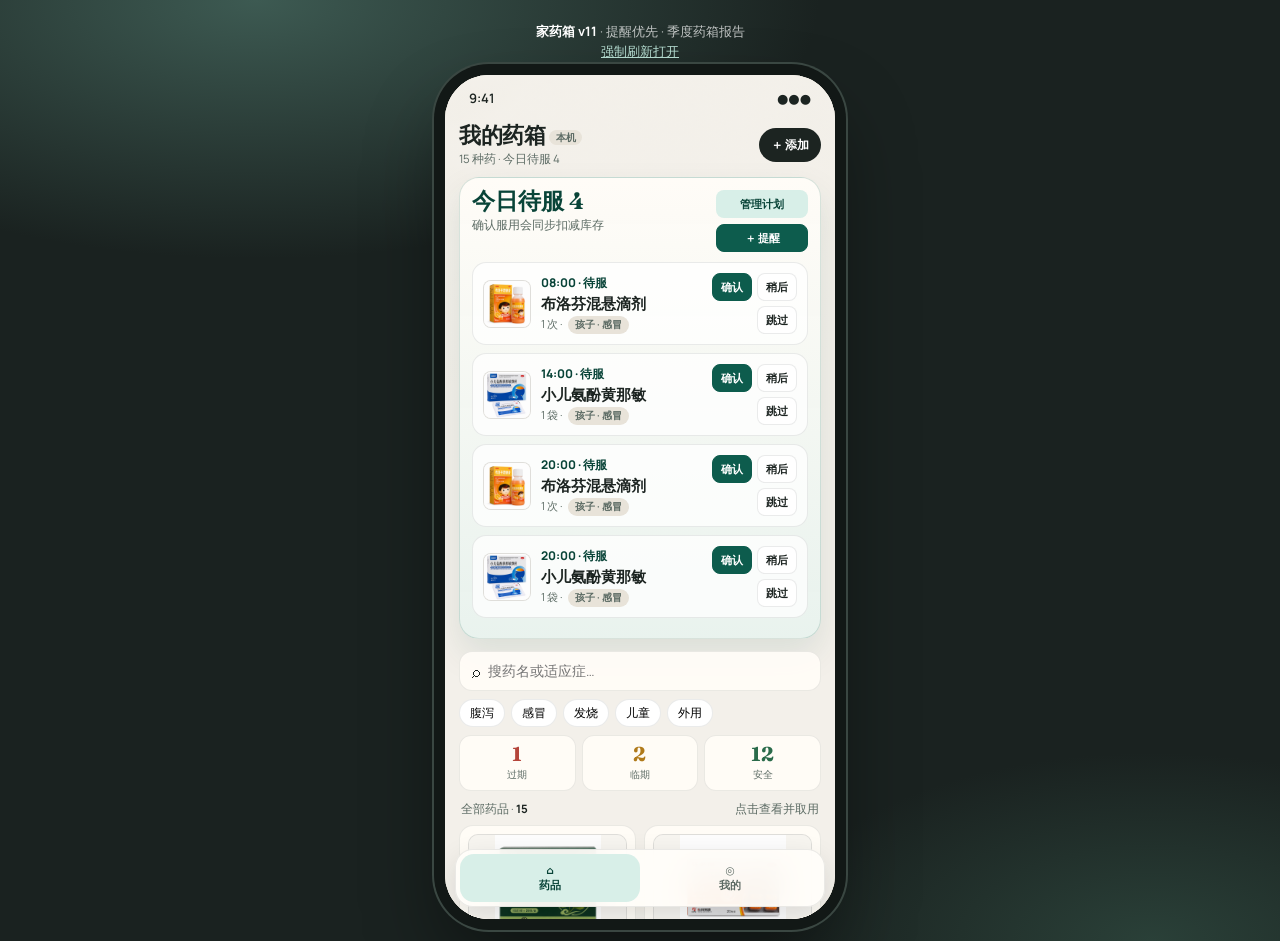
==== index.html @ d5763f90 "Deploy 家药箱 v11 prototype for mobile preview" ====
<!DOCTYPE html>
<html lang="zh-CN">
<head>
  <meta charset="UTF-8" />
  <meta name="viewport" content="width=device-width, initial-scale=1, maximum-scale=1, user-scalable=no" />
  <title>家药箱 v11 · 提醒优先 · 季度药箱报告</title>
  <link rel="preconnect" href="https://fonts.googleapis.com" />
  <link rel="preconnect" href="https://fonts.gstatic.com" crossorigin />
  <link href="https://fonts.googleapis.com/css2?family=Fraunces:opsz,wght@9..144,560;9..144,700&family=Manrope:wght@400;500;600;700&display=swap" rel="stylesheet" />
  <style>
    :root {
      --ink: #1c2421; --ink-soft: #5c6b64; --paper: #f3f0ea;
      --card: rgba(255,252,247,.95); --line: rgba(28,36,33,.09);
      --teal: #0d5c4d; --teal-deep: #094438; --mint: #d8efe8;
      --coral: #b5453a; --amber: #b07a1a; --ok: #2a6b4a;
      --phone-w: 390px; --phone-h: 844px;
    }
    * { box-sizing: border-box; margin: 0; padding: 0; }
    body {
      min-height: 100vh; display: flex; flex-direction: column;
      align-items: center; justify-content: center; gap: 14px; padding: 22px 12px;
      font-family: "Manrope", system-ui, sans-serif; color: var(--ink);
      background:
        radial-gradient(ellipse 80% 50% at 20% 0%, #3d5a52 0%, transparent 55%),
        radial-gradient(ellipse 60% 40% at 90% 100%, #2a4038 0%, transparent 50%), #1a2220;
    }
    .hint { color: rgba(255,255,255,.72); font-size: 13px; text-align: center; max-width: 400px; line-height: 1.5; }
    .hint strong { color: #fff; } .hint a { color: #b8e0d4; }
    .phone {
      width: var(--phone-w); height: var(--phone-h); border-radius: 44px; overflow: hidden; position: relative;
      background: var(--paper);
      box-shadow: 0 0 0 11px #121816, 0 0 0 13px #3a4742, 0 40px 80px rgba(0,0,0,.45);
    }
    .screen {
      display: none; flex-direction: column; height: 100%; position: absolute; inset: 0;
      background: linear-gradient(180deg, rgba(243,240,234,.94) 0%, #f3f0ea 55%), url("./atmosphere.png") center top / cover no-repeat;
    }
    .screen.active { display: flex; animation: fadeUp .28s ease both; }
    @keyframes fadeUp { from { opacity: 0; transform: translateY(6px); } to { opacity: 1; transform: none; } }
    .status-bar { height: 46px; padding: 14px 24px 0; display: flex; justify-content: space-between; font-size: 13px; font-weight: 600; flex-shrink: 0; }
    .content { flex: 1; overflow-y: auto; padding: 2px 14px 96px; -webkit-overflow-scrolling: touch; }
    .content.no-tab { padding-bottom: 26px; }
    .brand { font-family: "Fraunces", Georgia, serif; font-weight: 700; letter-spacing: -.02em; }
    .nav-title { font-size: 16px; font-weight: 650; text-align: center; padding: 0 40px 10px; position: relative; }
    .back {
      position: absolute; left: 0; top: -2px; border: 1px solid var(--line); background: var(--card);
      width: 34px; height: 34px; border-radius: 11px; color: var(--teal); cursor: pointer; font-size: 18px; font-family: inherit;
    }
    .btn {
      display: flex; align-items: center; justify-content: center; width: 100%; min-height: 48px; border-radius: 14px;
      font-size: 14.5px; font-weight: 650; font-family: inherit; cursor: pointer; border: none; margin-bottom: 9px; padding: 0 12px;
    }
    .btn-primary { background: linear-gradient(180deg, #12705e, var(--teal-deep)); color: #fff; }
    .btn-secondary { background: #fff; color: var(--teal); border: 1.5px solid rgba(13,92,77,.25); }
    .btn-ghost { background: none; color: var(--ink-soft); height: auto; min-height: 34px; font-weight: 500; font-size: 13.5px; }
    .btn-danger { background: #f8ebe9; color: var(--coral); }
    .home-top { display: flex; align-items: center; justify-content: space-between; gap: 10px; margin-bottom: 10px; }
    .home-top h2 { font-size: 22px; line-height: 1.15; }
    .home-sub { font-size: 11.5px; color: var(--ink-soft); margin-top: 3px; }
    .badge { display: inline-flex; font-size: 10px; font-weight: 700; padding: 2px 7px; border-radius: 999px; background: var(--mint); color: var(--teal-deep); margin-left: 4px; vertical-align: middle; }
    .badge.local { background: #e8e3d9; color: var(--ink-soft); }
    .chip-btn { border: 0; background: var(--ink); color: #fff; font-size: 12px; font-weight: 650; font-family: inherit; padding: 8px 12px; border-radius: 999px; cursor: pointer; }
    .chip-row { display: flex; gap: 7px; }
    .chip-row .chip-btn { white-space: nowrap; }
    .panel { background: var(--card); border: 1px solid var(--line); border-radius: 16px; padding: 12px 14px; margin-bottom: 10px; }
    .section-title { font-size: 11px; font-weight: 750; letter-spacing: .05em; text-transform: uppercase; color: var(--ink-soft); margin: 4px 0 7px; }
    .today-panel {
      background: linear-gradient(180deg, rgba(255,252,247,.98), rgba(232,242,237,.96));
      border: 1px solid rgba(13,92,77,.16); border-radius: 20px; padding: 12px; margin-bottom: 12px;
      box-shadow: 0 16px 35px rgba(13,68,56,.10);
    }
    .today-head { display: flex; justify-content: space-between; align-items: flex-start; gap: 8px; margin-bottom: 10px; }
    .today-head h3 { font-family: "Fraunces", serif; font-size: 23px; color: var(--teal-deep); line-height: 1; }
    .today-head p { color: var(--ink-soft); font-size: 11.5px; margin-top: 4px; }
    .small-actions { display: flex; flex-direction: column; gap: 6px; min-width: 92px; }
    .small-actions .mini { background: #fff; }
    .dose-card {
      display: flex; gap: 10px; align-items: center; width: 100%;
      background: rgba(255,255,255,.74); border: 1px solid var(--line); border-radius: 14px;
      padding: 10px; margin-bottom: 8px; text-align: left; font-family: inherit; color: inherit;
    }
    .dose-pack { width: 48px; height: 48px; border-radius: 8px; overflow: hidden; flex-shrink: 0; background: #f3f1ec; border: 1px solid var(--line); }
    .dose-pack img { width: 100%; height: 100%; object-fit: contain; display: block; background: #f7f5f0; }
    .dose-body { flex: 1; min-width: 0; }
    .dose-time { font-size: 12px; font-weight: 750; color: var(--teal-deep); }
    .dose-name { font-family: "Fraunces", serif; font-size: 15px; font-weight: 700; margin-top: 2px; }
    .dose-meta { font-size: 11px; color: var(--ink-soft); margin-top: 2px; line-height: 1.35; }
    .dose-card.taken, .dose-card.skipped { opacity: .48; }
    .dose-actions { display: flex; gap: 5px; flex-shrink: 0; flex-wrap: wrap; justify-content: flex-end; max-width: 118px; }
    .mini { border: 1px solid var(--line); background: #fff; border-radius: 8px; padding: 5px 8px; font-size: 11px; font-weight: 650; font-family: inherit; cursor: pointer; color: inherit; }
    .mini.primary { background: var(--teal); color: #fff; border-color: var(--teal); }
    .mini.danger { color: var(--coral); background: #fbf1ef; }
    .mini.soft { background: var(--mint); color: var(--teal-deep); border-color: transparent; }
    .search {
      display: flex; align-items: center; gap: 8px; background: var(--card); border: 1px solid var(--line);
      border-radius: 13px; padding: 0 12px; height: 40px; margin-bottom: 8px;
    }
    .search input { border: 0; outline: none; flex: 1; font-size: 13.5px; font-family: inherit; background: transparent; }
    .tags { display: flex; gap: 6px; overflow-x: auto; margin-bottom: 8px; scrollbar-width: none; }
    .tags::-webkit-scrollbar { display: none; }
    .tag {
      flex-shrink: 0; background: #fff; border: 1px solid var(--line); border-radius: 999px;
      padding: 5px 10px; font-size: 11.5px; font-weight: 500; font-family: inherit; cursor: pointer;
    }
    .stats { display: grid; grid-template-columns: 1fr 1fr 1fr; gap: 6px; margin-bottom: 10px; }
    .stat { background: var(--card); border-radius: 12px; padding: 8px 4px; text-align: center; border: 1px solid var(--line); }
    .stat .n { font-family: "Fraunces", serif; font-size: 20px; font-weight: 700; line-height: 1; }
    .stat.expired .n { color: var(--coral); } .stat.soon .n { color: var(--amber); } .stat.ok .n { color: var(--ok); }
    .stat .l { font-size: 10px; color: var(--ink-soft); margin-top: 3px; }
    .sort-row { display: flex; justify-content: space-between; margin: 0 2px 8px; font-size: 11.5px; color: var(--ink-soft); }
    .sort-row strong { color: var(--ink); }
    .med-grid { display: grid; grid-template-columns: 1fr 1fr; gap: 8px; }
    .med-card {
      background: var(--card); border: 1px solid var(--line); border-radius: 14px;
      padding: 8px; cursor: pointer; text-align: left; font-family: inherit; color: inherit;
      display: flex; flex-direction: column; gap: 6px;
    }
    .pack {
      width: 100%; height: 108px; border-radius: 10px; overflow: hidden;
      background: #f3f1ec; border: 1px solid var(--line);
    }
    .pack img, .detail-pack img { width: 100%; height: 100%; object-fit: contain; object-position: center; display: block; background: #f7f5f0; }
    .med-card .name { font-family: "Fraunces", serif; font-size: 14px; font-weight: 700; line-height: 1.2; letter-spacing: -.02em; }
    .med-card .inds { font-size: 11px; font-weight: 650; color: var(--teal-deep); line-height: 1.35; }
    .med-card .exp-line {
      margin-top: auto; padding-top: 2px; font-size: 11px; font-weight: 700;
      display: flex; justify-content: space-between; align-items: baseline; gap: 4px;
    }
    .ok { color: var(--ok); } .soon { color: var(--amber); } .expired { color: var(--coral); }
    .med-card .qty { font-size: 11px; font-weight: 650; color: var(--ink-soft); }
    .detail-pack {
      width: 100%; height: 180px; border-radius: 14px; margin-bottom: 12px;
      overflow: hidden; background: #f3f1ec; border: 1px solid var(--line);
    }
    .tabbar {
      position: absolute; left: 10px; right: 10px; bottom: 12px; height: 58px;
      background: rgba(255,253,249,.95); backdrop-filter: blur(14px); border: 1px solid var(--line);
      border-radius: 18px; display: flex; padding: 4px; box-shadow: 0 10px 28px rgba(28,36,33,.12);
    }
    .tab {
      flex: 1; border: 0; background: transparent; border-radius: 14px; font-family: inherit;
      font-size: 10.5px; font-weight: 650; color: var(--ink-soft); cursor: pointer;
      display: flex; flex-direction: column; align-items: center; justify-content: center; gap: 1px;
    }
    .tab.active { background: var(--mint); color: var(--teal-deep); }
    .detail-hero { background: var(--card); border: 1px solid var(--line); border-radius: 18px; padding: 16px; margin-bottom: 10px; }
    .detail-hero .name { font-family: "Fraunces", serif; font-size: 24px; margin-bottom: 8px; }
    .tag-wrap { display: flex; flex-wrap: wrap; gap: 5px; margin-bottom: 10px; }
    .mini-tag { font-size: 11px; font-weight: 650; padding: 3px 8px; border-radius: 7px; background: #eef3f1; color: var(--ink-soft); }
    .mini-tag.crowd { background: #e7f0fb; color: #2a5f8f; }
    .mini-tag.route { background: var(--mint); color: var(--teal-deep); }
    .mini-tag.form { background: #f3eadc; color: #8a5a20; }
    .path-box { padding: 10px 12px; border-radius: 12px; background: #f0f5f2; font-size: 13px; font-weight: 650; color: var(--teal-deep); margin-bottom: 10px; }
    .path-box small { display: block; font-size: 11px; font-weight: 500; color: var(--ink-soft); margin-bottom: 2px; }
    .kv { display: grid; grid-template-columns: 64px 1fr; gap: 7px 8px; font-size: 13px; }
    .kv .k { color: var(--ink-soft); } .kv .v { font-weight: 650; }
    .take-panel { background: linear-gradient(180deg, #eef8f4, #e4f2ec); border: 1px solid rgba(13,92,77,.15); border-radius: 16px; padding: 12px; margin-bottom: 10px; }
    .take-panel h4 { font-size: 13px; font-weight: 750; color: var(--teal-deep); margin-bottom: 8px; }
    .take-row { display: flex; align-items: center; justify-content: space-between; margin: 8px 0; }
    .qty-ctrl { display: flex; align-items: center; gap: 8px; }
    .qty-btn { width: 30px; height: 30px; border-radius: 9px; border: 1px solid var(--line); background: #fff; font-size: 16px; font-family: inherit; cursor: pointer; }
    .qty-num { min-width: 22px; text-align: center; font-weight: 750; }
    .field-select, .field {
      width: 100%; min-height: 42px; border: 1px solid var(--line); border-radius: 11px; padding: 0 12px;
      font-size: 13.5px; font-family: inherit; background: #fff; margin-top: 6px; color: var(--ink);
    }
    .field { padding: 0 12px; }
    .disclaimer { font-size: 11.5px; color: var(--ink-soft); line-height: 1.45; margin-bottom: 10px; }
    .result {
      width: 100%; background: var(--card); border-radius: 14px; padding: 12px; margin-bottom: 7px; border: 1px solid var(--line);
      text-align: left; font-family: inherit; color: inherit; cursor: pointer;
    }
    .result-row { display: flex; gap: 12px; align-items: center; }
    .result-body { flex: 1; min-width: 0; }
    .pack-thumb { width: 64px !important; height: 64px !important; flex-shrink: 0; border-radius: 8px; }
    .result .r-name { font-family: "Fraunces", serif; font-size: 18px; font-weight: 700; }
    .result .r-inds { font-size: 12px; font-weight: 650; color: var(--teal-deep); margin-top: 4px; }
    .result .r-exp { font-size: 12px; font-weight: 700; margin-top: 4px; }
    .scan-frame {
      margin: 8px 0 12px; height: 200px; border-radius: 20px; background: linear-gradient(160deg, #1c2a26, #0f1614);
      position: relative; cursor: pointer; display: grid; place-items: center;
    }
    .scan-frame::before { content: ""; position: absolute; inset: 34px; border: 1.5px solid rgba(184,224,212,.45); border-radius: 12px; }
    .scan-frame p { color: #e8f5f1; font-size: 13.5px; text-align: center; z-index: 1; }
    .form-card { background: var(--card); border-radius: 16px; padding: 2px 12px; border: 1px solid var(--line); margin-bottom: 10px; }
    .form-row {
      display: flex; justify-content: space-between; align-items: center; padding: 11px 0;
      border-bottom: 1px solid var(--line); font-size: 13.5px; gap: 8px;
    }
    .form-row:last-child { border-bottom: 0; }
    .form-row .k { color: var(--ink-soft); } .form-row .v { font-weight: 650; text-align: right; }
    .unit-pills, .time-pills { display: flex; flex-wrap: wrap; gap: 6px; justify-content: flex-end; }
    .unit-pill, .time-pill { border: 1px solid var(--line); background: #fff; border-radius: 8px; padding: 6px 10px; font-size: 12px; font-family: inherit; cursor: pointer; }
    .unit-pill.on, .time-pill.on { background: var(--mint); border-color: rgba(13,92,77,.25); color: var(--teal-deep); font-weight: 700; }
    .menu-list { background: var(--card); border-radius: 16px; border: 1px solid var(--line); overflow: hidden; margin-bottom: 10px; }
    .menu-item {
      width: 100%; display: flex; justify-content: space-between; align-items: center; padding: 13px;
      border: 0; border-bottom: 1px solid var(--line); background: transparent; font-family: inherit;
      font-size: 13.5px; font-weight: 650; cursor: pointer; text-align: left; color: inherit;
    }
    .menu-item:last-child { border-bottom: 0; }
    .menu-item .sub { display: block; font-size: 11px; font-weight: 500; color: var(--ink-soft); margin-top: 2px; }
    .member { display: flex; align-items: center; gap: 10px; background: var(--card); border: 1px solid var(--line); border-radius: 13px; padding: 9px; margin-bottom: 6px; }
    .avatar { width: 38px; height: 38px; border-radius: 11px; background: var(--mint); color: var(--teal-deep); display: grid; place-items: center; font-weight: 750; font-family: "Fraunces", serif; }
    .member-info { flex: 1; } .member-info .n { font-weight: 750; font-size: 13.5px; } .member-info .d { font-size: 11px; color: var(--ink-soft); }
    .invite-code {
      text-align: center; font-family: "Fraunces", serif; font-size: 28px; font-weight: 700; letter-spacing: .16em;
      padding: 12px; background: linear-gradient(180deg, #fff, var(--mint)); border-radius: 14px;
      border: 1px dashed rgba(13,92,77,.35); margin: 4px 0 9px; color: var(--teal-deep);
    }
    label.field-label { display: block; font-size: 11px; font-weight: 750; color: var(--ink-soft); margin: 10px 0 5px; letter-spacing: .04em; text-transform: uppercase; }
    .empty-block { text-align: center; padding: 22px 8px 4px; }
    .empty-block .mark, .hero-login .mark { margin: 0 auto 10px; border-radius: 14px; background: var(--mint); display: grid; place-items: center; font-family: "Fraunces", serif; color: var(--teal-deep); }
    .empty-block .mark { width: 52px; height: 52px; font-size: 20px; }
    .empty-block h2, .hero-login h1 { font-family: "Fraunces", serif; margin-bottom: 5px; }
    .empty-block p, .hero-login p { color: var(--ink-soft); font-size: 13px; line-height: 1.45; margin-bottom: 16px; }
    .hero-login { text-align: center; padding: 24px 8px 16px; }
    .hero-login .mark { width: 58px; height: 58px; font-size: 22px; }
    .toast {
      position: absolute; left: 50%; bottom: 84px; transform: translateX(-50%) translateY(8px);
      background: var(--ink); color: #fff; padding: 9px 12px; border-radius: 11px; font-size: 12px;
      opacity: 0; pointer-events: none; transition: .25s ease; max-width: 88%; text-align: center; z-index: 40;
    }
    .toast.show { opacity: 1; transform: translateX(-50%) translateY(0); }
    .plan-card {
      background: var(--card); border: 1px solid var(--line); border-radius: 15px;
      padding: 12px; margin-bottom: 8px; font-size: 13px;
    }
    .plan-title { display: flex; align-items: center; gap: 8px; font-weight: 750; }
    .plan-title img { width: 38px; height: 38px; object-fit: contain; background: #f7f5f0; border: 1px solid var(--line); border-radius: 8px; }
    .plan-meta { color: var(--ink-soft); font-size: 12px; margin-top: 6px; line-height: 1.45; }
    .report-hero {
      background: linear-gradient(160deg, #0d5c4d, #16372f 58%, #efe7d8);
      color: #fff; border-radius: 24px; padding: 18px; margin-bottom: 10px; box-shadow: 0 18px 40px rgba(13,68,56,.22);
    }
    .report-hero .eyebrow { font-size: 11px; opacity: .74; font-weight: 750; letter-spacing: .08em; text-transform: uppercase; }
    .report-hero .big { font-family: "Fraunces", serif; font-size: 48px; font-weight: 700; line-height: .95; margin: 10px 0 4px; }
    .report-hero .big span { font-size: 20px; }
    .report-grid { display: grid; grid-template-columns: 1fr 1fr; gap: 8px; margin-bottom: 10px; }
    .report-card { background: var(--card); border: 1px solid var(--line); border-radius: 16px; padding: 12px; }
    .report-card .n { font-family: "Fraunces", serif; font-size: 30px; line-height: 1; font-weight: 700; }
    .report-card .l { font-size: 11.5px; color: var(--ink-soft); margin-top: 4px; line-height: 1.35; }
    .list-line { font-size: 12.5px; line-height: 1.55; color: var(--ink-soft); }
    .share-card {
      min-height: 620px; border-radius: 30px; padding: 24px 22px;
      background:
        radial-gradient(circle at 24% 8%, rgba(216,239,232,.8), transparent 34%),
        linear-gradient(180deg, #fffcf7 0%, #eef2ec 58%, #0d5c4d 100%);
      border: 1px solid rgba(13,92,77,.18); box-shadow: 0 24px 60px rgba(13,68,56,.22);
      display: flex; flex-direction: column; color: var(--ink);
    }
    .share-card .topline { font-size: 12px; font-weight: 750; color: var(--teal-deep); letter-spacing: .08em; text-transform: uppercase; }
    .share-card h1 { font-family: "Fraunces", serif; font-size: 36px; line-height: 1.04; margin: 16px 0 12px; letter-spacing: -.03em; }
    .share-number { font-family: "Fraunces", serif; font-size: 76px; color: var(--teal-deep); line-height: .9; }
    .share-pill { background: rgba(255,255,255,.75); border: 1px solid rgba(13,92,77,.14); border-radius: 18px; padding: 12px; margin-top: 10px; }
    .share-pill strong { font-family: "Fraunces", serif; font-size: 25px; color: var(--teal-deep); }
    .share-foot { margin-top: auto; color: rgba(255,255,255,.78); font-size: 12px; line-height: 1.45; }
  </style>
</head>
<body>
  <p class="hint">
    <strong>家药箱 v11</strong> · 提醒优先 · 季度药箱报告<br />
    <a href="http://localhost:8765/prototype/">强制刷新打开</a>
  </p>

  <div class="phone">
    <section class="screen active" id="p05">
      <div class="status-bar"><span>9:41</span><span>●●●</span></div>
      <div class="content">
        <div class="home-top">
          <div>
            <h2 class="brand" id="home-title">我的药箱<span class="badge local">本机</span></h2>
            <div class="home-sub" id="home-sub">提醒优先 · 包装照找药</div>
          </div>
          <button class="chip-btn" onclick="go('p06')">＋ 添加</button>
        </div>

        <section class="today-panel" id="today-doses">
          <div class="today-head">
            <div>
              <h3 id="today-title">今日待服 0</h3>
              <p>确认服用会同步扣减库存</p>
            </div>
            <div class="small-actions">
              <button class="mini soft" onclick="go('p18')">管理计划</button>
              <button class="mini primary" onclick="go('p19')">＋ 提醒</button>
            </div>
          </div>
          <div id="today-dose-list"></div>
        </section>

        <div class="search">
          <span>⌕</span>
          <input id="search-input" placeholder="搜药名或适应症…" onkeydown="if(event.key==='Enter')searchMed()" />
        </div>
        <div class="tags">
          <button class="tag" onclick="searchMed('腹泻')">腹泻</button>
          <button class="tag" onclick="searchMed('感冒')">感冒</button>
          <button class="tag" onclick="searchMed('发烧')">发烧</button>
          <button class="tag" onclick="searchMed('儿童')">儿童</button>
          <button class="tag" onclick="searchMed('外用')">外用</button>
        </div>
        <div class="stats">
          <div class="stat expired"><div class="n" id="n-expired">0</div><div class="l">过期</div></div>
          <div class="stat soon"><div class="n" id="n-soon">0</div><div class="l">临期</div></div>
          <div class="stat ok"><div class="n" id="n-ok">0</div><div class="l">安全</div></div>
        </div>
        <div class="sort-row"><span>全部药品 · <strong id="med-count">0</strong></span><span>点击查看并取用</span></div>
        <div class="med-grid" id="med-grid"></div>
      </div>
      <nav class="tabbar">
        <button class="tab active" onclick="go('p05')"><span>⌂</span>药品</button>
        <button class="tab" onclick="go('p09')"><span>◎</span>我的</button>
      </nav>
    </section>

    <section class="screen" id="p18">
      <div class="status-bar"><span>9:41</span><span>●●●</span></div>
      <div class="content no-tab">
        <div class="nav-title"><button class="back" onclick="go('p05')">‹</button>管理计划</div>
        <div class="panel">
          <div class="brand" style="font-size:22px">进行中提醒</div>
          <p class="disclaimer" style="margin-top:6px">结束计划后，今天和之后的待服提醒不再出现；已确认记录保留。</p>
        </div>
        <div id="plan-list"></div>
        <button class="btn btn-primary" onclick="go('p19')">＋ 新建提醒</button>
      </div>
    </section>

    <section class="screen" id="p19">
      <div class="status-bar"><span>9:41</span><span>●●●</span></div>
      <div class="content no-tab">
        <div class="nav-title"><button class="back" onclick="go('p05')">‹</button>新建提醒</div>
        <label class="field-label">选择药品</label>
        <select class="field-select" id="plan-med"></select>
        <label class="field-label">每次用量</label>
        <div class="take-row" style="background:var(--card);border:1px solid var(--line);border-radius:12px;padding:10px 12px">
          <span class="qty-ctrl">
            <button type="button" class="qty-btn" onclick="changePlanAmt(-1)">−</button>
            <span class="qty-num" id="plan-amt">1</span>
            <button type="button" class="qty-btn" onclick="changePlanAmt(1)">＋</button>
            <span id="plan-unit" style="font-size:12px;color:var(--ink-soft)">袋</span>
          </span>
        </div>
        <label class="field-label">提醒钟点（可多选）</label>
        <div class="time-pills" id="plan-times">
          <button type="button" class="time-pill on" data-t="08:00" onclick="togglePlanTime(this)">08:00</button>
          <button type="button" class="time-pill" data-t="12:00" onclick="togglePlanTime(this)">12:00</button>
          <button type="button" class="time-pill on" data-t="14:00" onclick="togglePlanTime(this)">14:00</button>
          <button type="button" class="time-pill" data-t="18:00" onclick="togglePlanTime(this)">18:00</button>
          <button type="button" class="time-pill on" data-t="20:00" onclick="togglePlanTime(this)">20:00</button>
        </div>
        <label class="field-label">连续天数</label>
        <select class="field-select" id="plan-days">
          <option value="3">3 天</option>
          <option value="5">5 天</option>
          <option value="7" selected>7 天</option>
          <option value="14">14 天</option>
          <option value="30">30 天</option>
        </select>
        <label class="field-label">给谁（可选）</label>
        <input class="field" id="plan-who" placeholder="如：孩子、妈妈、我" value="孩子" />
        <label class="field-label">因何事（可选）</label>
        <input class="field" id="plan-why" placeholder="如：感冒、换季过敏" value="感冒" />
        <p class="disclaimer" style="margin-top:12px">请按说明书或医嘱设置。这里不提供剂量建议。</p>
        <button class="btn btn-primary" onclick="savePlan()">保存计划并生成今日待服</button>
      </div>
    </section>

    <section class="screen" id="p11">
      <div class="status-bar"><span>9:41</span><span>●●●</span></div>
      <div class="content no-tab">
        <div class="nav-title"><button class="back" id="detail-back" onclick="go('p05')">‹</button>药品详情</div>
        <div class="detail-hero" id="detail-hero"></div>
        <div class="take-panel" id="take-panel"></div>
        <p class="disclaimer">请按说明书或医嘱服用。本原型只记录库存，不构成医疗建议。</p>
      </div>
    </section>

    <section class="screen" id="p06">
      <div class="status-bar"><span>9:41</span><span>●●●</span></div>
      <div class="content no-tab">
        <div class="nav-title"><button class="back" onclick="go('p05')">‹</button>添加药品</div>
        <div class="scan-frame" onclick="go('p07')"><p>对准药盒条码<br /><span style="opacity:.65;font-size:12px">点按模拟识别</span></p></div>
        <button class="btn btn-ghost" onclick="go('p07')">改为拍照识别</button>
      </div>
    </section>

    <section class="screen" id="p07">
      <div class="status-bar"><span>9:41</span><span>●●●</span></div>
      <div class="content no-tab">
        <div class="nav-title"><button class="back" onclick="go('p06')">‹</button>确认信息</div>
        <div class="form-card">
          <div class="form-row"><span class="k">药品名称</span><span class="v" style="font-family:Fraunces,serif">小儿氨酚黄那敏</span></div>
          <div class="form-row"><span class="k">适应症</span><span class="v">感冒 · 发热</span></div>
          <div class="form-row"><span class="k">地点 / 药箱</span><span class="v">客厅药柜 · 儿童药箱</span></div>
          <div class="form-row"><span class="k">有效期至</span><span class="v">2027-05-20</span></div>
          <div class="form-row">
            <span class="k">数量</span>
            <span class="v qty-ctrl">
              <button type="button" class="qty-btn" onclick="changeFormQty(-1)">−</button>
              <span class="qty-num" id="form-qty">10</span>
              <button type="button" class="qty-btn" onclick="changeFormQty(1)">＋</button>
              <span id="form-unit-label" style="font-size:12px;color:var(--ink-soft)">袋</span>
            </span>
          </div>
          <div class="form-row"><span class="k">单位</span>
            <span class="v unit-pills">
              <button type="button" class="unit-pill on" onclick="setFormUnit(this,'袋')">袋</button>
              <button type="button" class="unit-pill" onclick="setFormUnit(this,'盒')">盒</button>
            </span>
          </div>
        </div>
        <button class="btn btn-primary" onclick="saveHome()">保存</button>
      </div>
    </section>

    <section class="screen" id="p08">
      <div class="status-bar"><span>9:41</span><span>●●●</span></div>
      <div class="content no-tab">
        <div class="nav-title"><button class="back" onclick="go('p05')">‹</button>找药结果</div>
        <div class="panel">正在找：<span class="brand" id="query-text" style="font-size:18px;color:var(--teal)">感冒</span></div>
        <div id="results"></div>
      </div>
    </section>

    <section class="screen" id="p09">
      <div class="status-bar"><span>9:41</span><span>●●●</span></div>
      <div class="content">
        <div class="home-top"><div><h2 class="brand">我的</h2><div class="home-sub">账号、家庭与季度报告</div></div></div>
        <div class="section-title">功能</div>
        <div class="menu-list">
          <button class="menu-item" onclick="go('p06')"><span>添加药品<span class="sub">扫码录入</span></span><span>›</span></button>
          <button class="menu-item" onclick="go('p18')"><span>管理提醒计划<span class="sub">结束进行中的用药提醒</span></span><span>›</span></button>
          <button class="menu-item" onclick="go('p20')"><span>家庭药箱季报<span class="sub">囤药、过期、浪费与分享卡</span></span><span>›</span></button>
        </div>
        <div class="section-title">账号与家庭</div>
        <div class="menu-list">
          <button class="menu-item" onclick="go('p01')"><span>登录账号<span class="sub" id="login-hint">可稍后</span></span><span>›</span></button>
          <button class="menu-item" onclick="openFamilyGate()"><span>家庭与成员管理<span class="sub" id="family-hint">邀请 / 移除</span></span><span>›</span></button>
        </div>
      </div>
      <nav class="tabbar">
        <button class="tab" onclick="go('p05')"><span>⌂</span>药品</button>
        <button class="tab active" onclick="go('p09')"><span>◎</span>我的</button>
      </nav>
    </section>

    <section class="screen" id="p20">
      <div class="status-bar"><span>9:41</span><span>●●●</span></div>
      <div class="content no-tab">
        <div class="nav-title"><button class="back" onclick="go('p09')">‹</button>家庭药箱季报</div>
        <div id="report-content"></div>
      </div>
    </section>

    <section class="screen" id="p21">
      <div class="status-bar"><span>9:41</span><span>●●●</span></div>
      <div class="content no-tab">
        <div class="nav-title"><button class="back" onclick="go('p20')">‹</button>分享卡</div>
        <div id="share-card-wrap"></div>
      </div>
    </section>

    <section class="screen" id="p01">
      <div class="status-bar"><span>9:41</span><span>●●●</span></div>
      <div class="content no-tab">
        <div class="nav-title"><button class="back" onclick="go('p09')">‹</button>登录</div>
        <div class="hero-login"><div class="mark">药</div><h1>登录后可同步</h1><p>开通家庭共享前需先登录</p></div>
        <button class="btn btn-primary" onclick="doLogin()">通过 Apple 登录</button>
        <button class="btn btn-secondary" onclick="doLogin()">手机号登录</button>
        <button class="btn btn-ghost" onclick="go('p09')">暂时跳过</button>
      </div>
    </section>

    <section class="screen" id="p02">
      <div class="status-bar"><span>9:41</span><span>●●●</span></div>
      <div class="content no-tab">
        <div class="nav-title"><button class="back" onclick="go('p09')">‹</button>家庭共享</div>
        <div class="empty-block"><div class="mark">家</div><h2>和家人共用药箱</h2><p>药品、提醒和季报可以一起同步。</p></div>
        <button class="btn btn-primary" onclick="go('p03')">创建家庭药箱</button>
        <button class="btn btn-secondary" onclick="go('p04')">输入邀请码加入</button>
      </div>
    </section>

    <section class="screen" id="p03">
      <div class="status-bar"><span>9:41</span><span>●●●</span></div>
      <div class="content no-tab">
        <div class="nav-title"><button class="back" onclick="go('p02')">‹</button>创建家庭</div>
        <label class="field-label">家庭名称</label>
        <input class="field" id="family-name" value="张家药箱" />
        <button class="btn btn-primary" onclick="createFamily()">创建并管理成员</button>
      </div>
    </section>

    <section class="screen" id="p04">
      <div class="status-bar"><span>9:41</span><span>●●●</span></div>
      <div class="content no-tab">
        <div class="nav-title"><button class="back" onclick="go('p02')">‹</button>加入家庭</div>
        <div class="invite-code">482916</div>
        <button class="btn btn-primary" onclick="joinFamily()">确认加入</button>
      </div>
    </section>

    <section class="screen" id="p10">
      <div class="status-bar"><span>9:41</span><span>●●●</span></div>
      <div class="content no-tab">
        <div class="nav-title"><button class="back" onclick="go('p09')">‹</button>家庭与成员</div>
        <div class="panel">
          <div style="font-size:11px;color:var(--ink-soft);font-weight:750">当前家庭</div>
          <div style="display:flex;justify-content:space-between;align-items:center;margin-top:4px">
            <div class="brand" id="family-manage-title" style="font-size:20px">张家药箱</div>
            <button class="mini" onclick="renameFamily()">改名</button>
          </div>
          <div style="font-size:12px;color:var(--ink-soft);margin-top:4px" id="member-count-label">成员</div>
        </div>
        <div class="section-title">成员管理</div>
        <div id="member-list"></div>
        <div class="invite-code">482916</div>
        <button class="btn btn-primary" onclick="toast('邀请码已复制')">复制邀请码</button>
        <button class="btn btn-danger" onclick="leaveFamily()">退出家庭共享</button>
      </div>
    </section>

    <div class="toast" id="toast"></div>
  </div>

  <script>
    const TODAY = "2026-07-12";
    const todayDate = new Date(TODAY + "T00:00:00");
    let loggedIn = false, familyName = null, formQty = 10, formUnit = "袋";
    let takeAmount = 1, detailId = null, detailBack = "p05", planAmt = 1;

    let members = [
      { id: "me", name: "张三", note: "我 · 创建者", me: true, initial: "张" },
      { id: "m2", name: "李四", note: "配偶", me: false, initial: "李" },
      { id: "m3", name: "张母", note: "父母", me: false, initial: "母" },
    ];

    const places = { living: { name: "客厅药柜" }, fridge: { name: "冰箱冷藏" } };
    const cabinets = {
      c1: { placeId: "living", name: "儿童药箱" },
      c2: { placeId: "living", name: "感冒冲剂箱" },
      c3: { placeId: "living", name: "外用消毒箱" },
      c4: { placeId: "living", name: "成人常备箱" },
      c5: { placeId: "fridge", name: "冷藏专用盒" },
    };

    let meds = [
      { id: 1, cabinetId: "c1", name: "布洛芬混悬滴剂", packImg: "packs/pack-01-meilin.png", crowd: "儿童", route: "内服", form: "液体", efficacy: ["退烧","止痛","发烧"], expiry: "2026-08-01", qty: 8, unit: "次" },
      { id: 2, cabinetId: "c1", name: "小儿氨酚黄那敏", packImg: "packs/pack-02-xiaoer.png", crowd: "儿童", route: "内服", form: "冲剂", efficacy: ["感冒","发热"], expiry: "2027-05-20", qty: 8, unit: "袋" },
      { id: 3, cabinetId: "c1", name: "蒙脱石散", packImg: "packs/pack-03-smecta.png", crowd: "儿童", route: "内服", form: "散剂", efficacy: ["腹泻"], expiry: "2027-08-15", qty: 6, unit: "袋" },
      { id: 4, cabinetId: "c2", name: "连花清瘟颗粒", packImg: "packs/pack-04-lianhua.png", crowd: "成人", route: "内服", form: "冲剂", efficacy: ["感冒","发热"], expiry: "2027-11-20", qty: 12, unit: "袋" },
      { id: 5, cabinetId: "c2", name: "板蓝根颗粒", packImg: "packs/pack-05-banlangen.png", crowd: "成人", route: "内服", form: "冲剂", efficacy: ["感冒"], expiry: "2026-09-12", qty: 10, unit: "袋" },
      { id: 6, cabinetId: "c2", name: "小柴胡颗粒", packImg: "packs/pack-06-xiaochaihu.png", crowd: "成人", route: "内服", form: "冲剂", efficacy: ["感冒","发热"], expiry: "2027-02-01", qty: 6, unit: "袋" },
      { id: 7, cabinetId: "c3", name: "创可贴", packImg: "packs/pack-07-bandaid.png", crowd: "通用", route: "外用", form: "贴剂", efficacy: ["外伤"], expiry: "2028-01-20", qty: 20, unit: "贴" },
      { id: 8, cabinetId: "c3", name: "碘伏棉棒", packImg: "packs/pack-08-iodine.png", crowd: "通用", route: "外用", form: "消毒", efficacy: ["外伤","消毒"], expiry: "2027-04-08", qty: 1, unit: "盒" },
      { id: 9, cabinetId: "c3", name: "红霉素软膏", packImg: "packs/pack-09-erythromycin.png", crowd: "通用", route: "外用", form: "膏剂", efficacy: ["皮肤"], expiry: "2026-12-30", qty: 1, unit: "支" },
      { id: 10, cabinetId: "c4", name: "布洛芬缓释胶囊", packImg: "packs/pack-10-fenbid.png", crowd: "成人", route: "内服", form: "胶囊", efficacy: ["止痛","退烧"], expiry: "2026-07-28", qty: 10, unit: "粒" },
      { id: 11, cabinetId: "c4", name: "氯雷他定片", packImg: "packs/pack-11-loratadine.png", crowd: "成人", route: "内服", form: "片剂", efficacy: ["过敏"], expiry: "2027-06-30", qty: 6, unit: "片" },
      { id: 12, cabinetId: "c4", name: "维生素C片", packImg: "packs/pack-12-vitaminc.png", crowd: "成人", route: "内服", form: "片剂", efficacy: ["维生素"], expiry: "2028-03-01", qty: 30, unit: "片" },
      { id: 13, cabinetId: "c5", name: "整肠生", packImg: "packs/pack-13-zhengchangsheng.png", crowd: "成人", route: "内服", form: "胶囊", efficacy: ["腹泻","肠道菌群"], expiry: "2027-03-01", qty: 24, unit: "粒" },
      { id: 14, cabinetId: "c5", name: "左氧氟沙星滴眼液", packImg: "packs/pack-14-eyedrops.png", crowd: "通用", route: "外用", form: "滴眼液", efficacy: ["眼部"], expiry: "2026-05-10", qty: 1, unit: "支" },
      { id: 15, cabinetId: "c5", name: "开塞露", packImg: "packs/pack-15-kaisailu.png", crowd: "通用", route: "外用", form: "液体", efficacy: ["便秘"], expiry: "2026-12-01", qty: 3, unit: "支" },
    ];

    let plans = [
      { id: "pl1", medId: 1, amount: 1, unit: "次", times: ["08:00","20:00"], days: 7, status: "active", tagWho: "孩子", tagWhy: "感冒", start: "2026-07-09" },
      { id: "pl2", medId: 2, amount: 1, unit: "袋", times: ["08:00","14:00","20:00"], days: 7, status: "active", tagWho: "孩子", tagWhy: "感冒", start: "2026-07-09" },
    ];
    let doses = [
      { id: "d1", planId: "pl1", medId: 1, date: "2026-07-12", time: "08:00", status: "pending", amount: 1, unit: "次" },
      { id: "d2", planId: "pl2", medId: 2, date: "2026-07-12", time: "08:00", status: "taken", amount: 1, unit: "袋" },
      { id: "d3", planId: "pl2", medId: 2, date: "2026-07-12", time: "14:00", status: "pending", amount: 1, unit: "袋" },
      { id: "d4", planId: "pl1", medId: 1, date: "2026-07-12", time: "20:00", status: "pending", amount: 1, unit: "次" },
      { id: "d5", planId: "pl2", medId: 2, date: "2026-07-12", time: "20:00", status: "pending", amount: 1, unit: "袋" },
    ];

    const price = {
      "儿童退烧": 38, "感冒": 26, "外伤": 18, "腹泻": 32, "过敏": 24,
      "止痛": 22, "维生素": 35, "眼部": 28, "皮肤": 16, "便秘": 12, "默认": 20,
    };

    function medById(id) { return meds.find(m => m.id === Number(id)); }
    function planById(id) { return plans.find(p => p.id === id); }
    function parseDate(s) { const [y,m,d]=s.split("-").map(Number); return new Date(y,m-1,d); }
    function daysLeft(expiry) { return Math.ceil((parseDate(expiry) - todayDate) / 86400000); }
    function statusOf(expiry) {
      const d = daysLeft(expiry);
      if (d < 0) return "expired";
      if (d <= 30) return "soon";
      return "ok";
    }
    function todayStr() { return TODAY; }
    function qtyText(m) { return `${m.qty} ${m.unit}`; }
    function indsText(m) { return m.efficacy.join(" · "); }
    function packHTML(m, mode) {
      const cls = mode === "detail" ? "detail-pack" : mode === "thumb" ? "pack pack-thumb" : "pack";
      return `<div class="${cls}"><img src="${m.packImg}" alt="${m.name}包装" loading="lazy" /></div>`;
    }
    function timingText(expiry) {
      const d = daysLeft(expiry);
      if (d < 0) return `已过期 ${Math.abs(d)} 天`;
      if (d === 0) return "今天到期";
      if (d <= 30) return `临期 · 还剩 ${d} 天`;
      return `有效至 ${expiry.slice(2)}`;
    }
    function expFull(expiry) {
      const s = statusOf(expiry);
      const d = daysLeft(expiry);
      if (s === "expired") return `有效期至 ${expiry}（已过期 ${Math.abs(d)} 天）`;
      if (s === "soon") return `有效期至 ${expiry}（还剩 ${d} 天）`;
      return `有效期至 ${expiry}`;
    }
    function pathOf(m) {
      const cab = cabinets[m.cabinetId];
      return `${places[cab.placeId].name} · ${cab.name}`;
    }
    function doseStatusLabel(s) {
      return { pending: "待服", taken: "已服", skipped: "已跳过", snoozed: "稍后" }[s] || s;
    }
    function tagText(plan) {
      return [plan?.tagWho, plan?.tagWhy].filter(Boolean).join(" · ");
    }
    function activePlanDoses() {
      return doses.filter(d => {
        const p = planById(d.planId);
        return d.date === todayStr() && p && p.status === "active";
      }).sort((a, b) => a.time.localeCompare(b.time));
    }
    function pendingToday() {
      return activePlanDoses().filter(d => d.status === "pending" || d.status === "snoozed");
    }

    function renderDoseCard(d, compact) {
      const p = planById(d.planId);
      const m = medById(d.medId);
      const action = (d.status === "pending" || d.status === "snoozed") && p?.status === "active"
        ? `<div class="dose-actions">
            <button type="button" class="mini primary" onclick="event.stopPropagation();confirmDose('${d.id}')">确认</button>
            <button type="button" class="mini" onclick="event.stopPropagation();snoozeDose('${d.id}')">稍后</button>
            <button type="button" class="mini" onclick="event.stopPropagation();skipDose('${d.id}')">跳过</button>
          </div>`
        : `<div class="dose-actions"><span class="mini">${doseStatusLabel(d.status)}</span></div>`;
      return `<div class="dose-card ${d.status}">
        <div class="dose-pack">${m ? `<img src="${m.packImg}" alt="" />` : ""}</div>
        <div class="dose-body">
          <div class="dose-time">${d.time} · ${doseStatusLabel(d.status)}</div>
          <div class="dose-name">${m ? m.name : "未知药品"}</div>
          <div class="dose-meta">${d.amount} ${d.unit}${tagText(p) ? ` · <span class="badge local">${tagText(p)}</span>` : ""}${compact ? "" : ""}</div>
        </div>
        ${action}
      </div>`;
    }

    function renderHome() {
      const pending = pendingToday();
      const todayBox = document.getElementById("today-doses");
      todayBox.style.display = "";
      if (pending.length) {
        document.getElementById("today-title").textContent = `今日待服 ${pending.length}`;
        document.querySelector("#today-doses .today-head p").textContent = "确认服用会同步扣减库存";
        document.getElementById("today-dose-list").innerHTML = pending.map(d => renderDoseCard(d)).join("");
      } else {
        document.getElementById("today-title").textContent = "今日暂无待服";
        document.querySelector("#today-doses .today-head p").textContent = "可先建提醒；找药仍在下方";
        document.getElementById("today-dose-list").innerHTML = `<p class="disclaimer" style="margin:0">没有进行中的钟点提醒。点右上「＋ 提醒」添加。</p>`;
      }

      const sorted = [...meds].sort((a, b) => a.name.localeCompare(b.name, "zh"));
      document.getElementById("med-grid").innerHTML = sorted.map(m => {
        const s = statusOf(m.expiry);
        return `<button type="button" class="med-card" onclick="openDetail(${m.id},'p05')">
          ${packHTML(m)}
          <div class="name">${m.name}</div>
          <div class="inds">${indsText(m)}</div>
          <div class="exp-line ${s}">
            <span>${timingText(m.expiry)}</span>
            <span class="qty">${qtyText(m)}</span>
          </div>
        </button>`;
      }).join("");

      const counts = { ok: 0, soon: 0, expired: 0 };
      meds.forEach(m => counts[statusOf(m.expiry)]++);
      document.getElementById("n-expired").textContent = counts.expired;
      document.getElementById("n-soon").textContent = counts.soon;
      document.getElementById("n-ok").textContent = counts.ok;
      document.getElementById("med-count").textContent = meds.length;
      updateModeUI();
    }

    function renderPlans() {
      const active = plans.filter(p => p.status === "active");
      document.getElementById("plan-list").innerHTML = active.length ? active.map(p => {
        const m = medById(p.medId);
        return `<div class="plan-card">
          <div class="plan-title">${m ? `<img src="${m.packImg}" alt="" />` : ""}<span>${m ? m.name : "未知药品"} · 每次 ${p.amount} ${p.unit}</span></div>
          <div class="plan-meta">${p.times.join(" / ")} · 连续 ${p.days} 天 · 自 ${p.start}<br />${tagText(p) ? `轻标签：${tagText(p)}` : "未填写轻标签"}</div>
          <button class="mini danger" style="margin-top:10px" onclick="endPlan('${p.id}')">结束计划</button>
        </div>`;
      }).join("") : `<div class="empty-block"><div class="mark">✓</div><h2>暂无进行中计划</h2><p>新建提醒后，今日待服会自动出现在首页上方。</p></div>`;
    }

    function preparePlanForm() {
      planAmt = 1;
      const sel = document.getElementById("plan-med");
      if (!sel) return;
      sel.innerHTML = meds.map(m => `<option value="${m.id}">${m.name}</option>`).join("");
      document.getElementById("plan-amt").textContent = "1";
      const first = meds[0];
      document.getElementById("plan-unit").textContent = first ? first.unit : "份";
      sel.onchange = () => {
        const m = medById(sel.value);
        if (m) document.getElementById("plan-unit").textContent = m.unit;
      };
      document.querySelectorAll("#plan-times .time-pill").forEach(x => {
        x.classList.toggle("on", ["08:00","14:00","20:00"].includes(x.dataset.t));
      });
    }
    function changePlanAmt(d) {
      planAmt = Math.max(1, planAmt + d);
      document.getElementById("plan-amt").textContent = planAmt;
    }
    function togglePlanTime(el) { el.classList.toggle("on"); }
    function savePlan() {
      const medId = Number(document.getElementById("plan-med").value);
      const m = medById(medId);
      if (!m) { toast("请选择药品"); return; }
      const times = [...document.querySelectorAll("#plan-times .time-pill.on")].map(x => x.dataset.t);
      if (!times.length) { toast("请至少选一个钟点"); return; }
      const days = Number(document.getElementById("plan-days").value);
      const tagWho = document.getElementById("plan-who").value.trim();
      const tagWhy = document.getElementById("plan-why").value.trim();
      const id = "pl" + Date.now();
      const plan = { id, medId, amount: planAmt, unit: m.unit, times, days, status: "active", tagWho, tagWhy, start: todayStr() };
      plans.push(plan);
      times.forEach((t, i) => doses.push({
        id: "d" + Date.now() + "-" + i + "-" + t.replace(":", ""),
        planId: id, medId, date: todayStr(), time: t, status: "pending", amount: planAmt, unit: m.unit,
      }));
      toast("提醒已保存，今日待服已生成");
      go("p05");
    }
    function endPlan(id) {
      const p = planById(id);
      if (!p) return;
      p.status = "done";
      doses.forEach(d => {
        if (d.planId === id && (d.status === "pending" || d.status === "snoozed")) d.status = "skipped";
      });
      toast("计划已结束，待服提醒已停止");
      renderPlans();
    }

    function confirmDose(doseId) {
      const d = doses.find(x => x.id === doseId);
      if (!d || d.status === "taken") return;
      const p = planById(d.planId);
      if (!p || p.status !== "active") return;
      const m = medById(d.medId);
      if (!m || m.qty <= 0) { toast("库存不足"); return; }
      const n = Math.min(d.amount, m.qty);
      m.qty -= n;
      d.status = "taken";
      if (m.qty <= 0) meds = meds.filter(x => x.id !== m.id);
      toast("已确认服用，库存已扣减");
      renderHome();
    }
    function skipDose(doseId) {
      const d = doses.find(x => x.id === doseId);
      if (!d) return;
      d.status = "skipped";
      toast("已跳过，未扣库存");
      renderHome();
    }
    function snoozeDose(doseId) {
      const d = doses.find(x => x.id === doseId);
      if (!d) return;
      d.status = "snoozed";
      toast("已设为稍后提醒");
      renderHome();
    }

    function openDetail(id, back) {
      detailId = id; detailBack = back || "p05"; takeAmount = 1;
      const m = medById(id);
      if (!m) return;
      const s = statusOf(m.expiry);
      document.getElementById("detail-back").onclick = () => go(detailBack);
      document.getElementById("detail-hero").innerHTML = `
        ${packHTML(m, "detail")}
        <div class="name">${m.name}</div>
        <div class="tag-wrap">
          <span class="mini-tag crowd">${m.crowd}</span>
          <span class="mini-tag route">${m.route}</span>
          <span class="mini-tag form">${m.form}</span>
          ${m.efficacy.map(e => `<span class="mini-tag">${e}</span>`).join("")}
        </div>
        <div class="path-box"><small>存放位置</small>${pathOf(m)}</div>
        <div class="kv">
          <div class="k">适应症</div><div class="v">${indsText(m)}</div>
          <div class="k">库存</div><div class="v">${qtyText(m)}</div>
          <div class="k">效期</div><div class="v ${s}">${expFull(m.expiry)}</div>
        </div>`;
      const canTake = s !== "expired" && m.qty > 0;
      document.getElementById("take-panel").innerHTML = canTake ? `
        <h4>确认后取用</h4>
        <div class="take-row">
          <span style="font-size:13px;color:var(--ink-soft)">本次取用</span>
          <span class="qty-ctrl">
            <button type="button" class="qty-btn" onclick="changeTake(-1)">−</button>
            <span class="qty-num" id="take-qty">1</span>
            <button type="button" class="qty-btn" onclick="changeTake(1)">＋</button>
            <span style="font-size:12px;color:var(--ink-soft)">${m.unit}</span>
          </span>
        </div>
        <button class="btn btn-primary" style="margin-top:12px" onclick="confirmTake()">确认取用</button>
        <button class="btn btn-ghost" onclick="go(detailBack)">先不取</button>
      ` : `
        <h4>暂不可取用</h4>
        <p class="disclaimer">${s === "expired" ? "已过期，请勿服用。" : "库存为 0。"}</p>
        <button class="btn btn-secondary" onclick="go(detailBack)">返回</button>`;
      go("p11");
    }
    function changeTake(d) {
      const m = medById(detailId);
      if (!m) return;
      takeAmount = Math.max(1, Math.min(m.qty, takeAmount + d));
      document.getElementById("take-qty").textContent = takeAmount;
    }
    function confirmTake() {
      const m = medById(detailId);
      if (!m || statusOf(m.expiry) === "expired") return;
      const n = Math.min(takeAmount, m.qty);
      m.qty -= n;
      toast(`已取用 ${n} ${m.unit}`);
      if (m.qty <= 0) {
        meds = meds.filter(x => x.id !== m.id);
        go("p05");
        return;
      }
      openDetail(m.id, detailBack);
    }

    function searchMed(preset) {
      const q = preset || document.getElementById("search-input").value.trim() || "感冒";
      document.getElementById("query-text").textContent = q;
      const matched = meds.filter(m => {
        const blob = [m.name, m.crowd, m.route, m.form, ...m.efficacy].join(" ");
        if (q === "儿童") return m.crowd === "儿童";
        if (q === "外用") return m.route === "外用";
        return blob.includes(q);
      });
      document.getElementById("results").innerHTML = matched.length ? matched.map(m => {
        const s = statusOf(m.expiry);
        return `<button type="button" class="result" onclick="openDetail(${m.id},'p08')">
          <div class="result-row">
            ${packHTML(m, "thumb")}
            <div class="result-body">
              <div class="r-name">${m.name}</div>
              <div class="r-inds">${indsText(m)} · ${qtyText(m)}</div>
              <div class="r-exp ${s}">${timingText(m.expiry)}</div>
            </div>
          </div>
        </button>`;
      }).join("") : `<p class="disclaimer">没有匹配结果。</p>`;
      go("p08");
    }

    function estimatePrice(m) {
      if (m.crowd === "儿童" && (m.efficacy.includes("退烧") || m.efficacy.includes("发烧"))) return price["儿童退烧"];
      if (m.efficacy.includes("感冒") || m.efficacy.includes("发热")) return price["感冒"];
      if (m.efficacy.includes("外伤") || m.efficacy.includes("消毒")) return price["外伤"];
      if (m.efficacy.includes("腹泻")) return price["腹泻"];
      if (m.efficacy.includes("过敏")) return price["过敏"];
      if (m.efficacy.includes("止痛") || m.efficacy.includes("退烧")) return price["止痛"];
      if (m.efficacy.includes("维生素")) return price["维生素"];
      if (m.efficacy.includes("眼部")) return price["眼部"];
      if (m.efficacy.includes("皮肤")) return price["皮肤"];
      if (m.efficacy.includes("便秘")) return price["便秘"];
      return price["默认"];
    }
    function reportData() {
      const expired = meds.filter(m => statusOf(m.expiry) === "expired");
      const soon = meds.filter(m => statusOf(m.expiry) === "soon");
      const percentile = Math.min(99, 40 + meds.length * 2);
      const waste = expired.reduce((sum, m) => sum + estimatePrice(m), 0) + soon.reduce((sum, m) => sum + Math.round(estimatePrice(m) * .6), 0);
      const hasChildFever = meds.some(m => m.crowd === "儿童" && (m.efficacy.includes("退烧") || m.efficacy.includes("发烧")));
      const hasWound = meds.some(m => m.efficacy.includes("外伤") || m.efficacy.includes("消毒"));
      const hasCold = meds.some(m => m.efficacy.includes("感冒"));
      const blind = [
        hasChildFever ? "" : "儿童退烧",
        hasWound ? "" : "外伤处理",
        hasCold ? "" : "感冒常备",
      ].filter(Boolean);
      return { count: meds.length, expired, soon, percentile, waste, blind };
    }
    function renderReport() {
      const r = reportData();
      document.getElementById("report-content").innerHTML = `
        <div class="report-hero">
          <div class="eyebrow">Quarterly Cabinet Report</div>
          <div class="big">${r.count}<span> 种</span></div>
          <div style="font-weight:750">您家囤药击败约 ${r.percentile}% 家庭</div>
          <p style="font-size:12px;opacity:.78;line-height:1.45;margin-top:8px">分位与金额为原型估算，用于提醒定期检查药箱。</p>
        </div>
        <div class="report-grid">
          <div class="report-card"><div class="n expired">${r.expired.length}</div><div class="l">已过期：存在失效或误服风险，建议尽快整理。</div></div>
          <div class="report-card"><div class="n soon">${r.soon.length}</div><div class="l">临期：30 天内到期，优先检查是否还需要。</div></div>
          <div class="report-card"><div class="n">¥${r.waste}</div><div class="l">预计浪费金额：按品类均价粗略估算。</div></div>
          <div class="report-card"><div class="n">${r.blind.length}</div><div class="l">类目盲区：${r.blind.length ? r.blind.join("、") : "儿童退烧 / 外伤 / 感冒均有覆盖"}。</div></div>
        </div>
        <div class="panel">
          <div class="section-title">实用下一步</div>
          <p class="list-line"><strong>过期药：</strong>${r.expired.length ? r.expired.map(m => m.name).join("、") : "暂无"}</p>
          <p class="list-line"><strong>临期药：</strong>${r.soon.length ? r.soon.map(m => m.name).join("、") : "暂无"}</p>
        </div>
        <button class="btn btn-primary" onclick="showShareCard()">生成分享卡</button>
        <p class="disclaimer">免责：本报告不构成医疗建议；分位与金额为估算示意。过期药请按当地规范处理。</p>`;
    }
    function showShareCard() {
      const r = reportData();
      document.getElementById("share-card-wrap").innerHTML = `
        <div class="share-card">
          <div class="topline">家药箱季度体检</div>
          <h1>您家囤了<br /><span class="share-number">${r.count}</span> 种药</h1>
          <div style="font-size:18px;font-weight:750;color:var(--teal-deep)">击败约 ${r.percentile}% 家庭</div>
          <div class="share-pill"><strong>${r.expired.length}</strong> 种已过期有风险</div>
          <div class="share-pill"><strong>${r.soon.length}</strong> 种临期 · 预计浪费 ¥${r.waste}</div>
          <div class="share-pill">类目盲区：${r.blind.length ? r.blind.join(" / ") : "常见场景覆盖完整"}</div>
          <div class="share-foot">不构成医疗建议 · 分位与金额为估算<br />家药箱 v11 · 提醒优先</div>
        </div>
        <p class="disclaimer" style="margin-top:10px">原型内展示竖版海报卡片，可直接截图分享。</p>`;
      go("p21");
    }

    function updateModeUI() {
      document.getElementById("home-title").innerHTML = familyName
        ? `${familyName}<span class="badge">家庭</span>`
        : `我的药箱<span class="badge local">本机</span>`;
      document.getElementById("home-sub").textContent = `${meds.length} 种药 · 今日待服 ${pendingToday().length}`;
      document.getElementById("login-hint").textContent = loggedIn ? "已登录" : "可稍后";
      document.getElementById("family-hint").textContent = familyName ? `管理「${familyName}」` : "邀请 / 移除";
    }
    function renderMembers() {
      document.getElementById("member-count-label").textContent = `${members.length} 位成员`;
      document.getElementById("member-list").innerHTML = members.map(m => `
        <div class="member">
          <div class="avatar">${m.initial}</div>
          <div class="member-info"><div class="n">${m.name}${m.me?"（我）":""}</div><div class="d">${m.note}</div></div>
          ${m.me ? `<button class="mini">本人</button>` : `<button class="mini danger" onclick="removeMember('${m.id}')">移除</button>`}
        </div>`).join("");
    }
    function removeMember(id) {
      const m = members.find(x => x.id === id);
      if (!m || !confirm(`移除「${m.name}」？`)) return;
      members = members.filter(x => x.id !== id); renderMembers(); toast(`已移除 ${m.name}`);
    }
    function renameFamily() {
      const next = prompt("家庭名称", familyName || "张家药箱");
      if (!next || !next.trim()) return;
      familyName = next.trim();
      document.getElementById("family-manage-title").textContent = familyName;
      updateModeUI();
    }
    function doLogin() { loggedIn = true; toast("已登录"); updateModeUI(); go("p09"); }
    function openFamilyGate() {
      if (!loggedIn) { toast("请先登录"); go("p01"); return; }
      familyName ? go("p10") : go("p02");
    }
    function createFamily() {
      familyName = document.getElementById("family-name").value.trim() || "张家药箱";
      document.getElementById("family-manage-title").textContent = familyName;
      members = [{ id: "me", name: "张三", note: "我 · 创建者", me: true, initial: "张" }];
      updateModeUI(); go("p10");
    }
    function joinFamily() {
      familyName = "张家药箱";
      document.getElementById("family-manage-title").textContent = familyName;
      updateModeUI(); go("p10");
    }
    function leaveFamily() {
      if (!confirm("确定退出？")) return;
      familyName = null; toast("已退出"); updateModeUI(); go("p09");
    }
    function changeFormQty(d) {
      formQty = Math.max(1, formQty + d);
      document.getElementById("form-qty").textContent = formQty;
    }
    function setFormUnit(el, unit) {
      formUnit = unit;
      document.getElementById("form-unit-label").textContent = unit;
      document.querySelectorAll(".unit-pill").forEach(x => x.classList.remove("on"));
      el.classList.add("on");
    }
    function saveHome() {
      meds.push({
        id: Date.now(), cabinetId: "c1", name: "小儿氨酚黄那敏",
        packImg: "packs/pack-02-xiaoer.png",
        crowd: "儿童", route: "内服", form: "冲剂", efficacy: ["感冒","发热"],
        expiry: "2027-05-20", qty: formQty, unit: formUnit,
      });
      toast("已保存");
      go("p05");
    }
    function go(id) {
      document.querySelectorAll(".screen").forEach(s => s.classList.remove("active"));
      document.getElementById(id).classList.add("active");
      if (id === "p05") renderHome();
      if (id === "p18") renderPlans();
      if (id === "p19") preparePlanForm();
      if (id === "p20") renderReport();
      if (id === "p07") {
        formQty = 10; formUnit = "袋";
        document.getElementById("form-qty").textContent = formQty;
        document.getElementById("form-unit-label").textContent = formUnit;
      }
      if (id === "p10") renderMembers();
    }
    function toast(msg) {
      const el = document.getElementById("toast");
      el.textContent = msg; el.classList.add("show");
      clearTimeout(toast._t); toast._t = setTimeout(() => el.classList.remove("show"), 1800);
    }

    renderHome();
  </script>
</body>
</html>
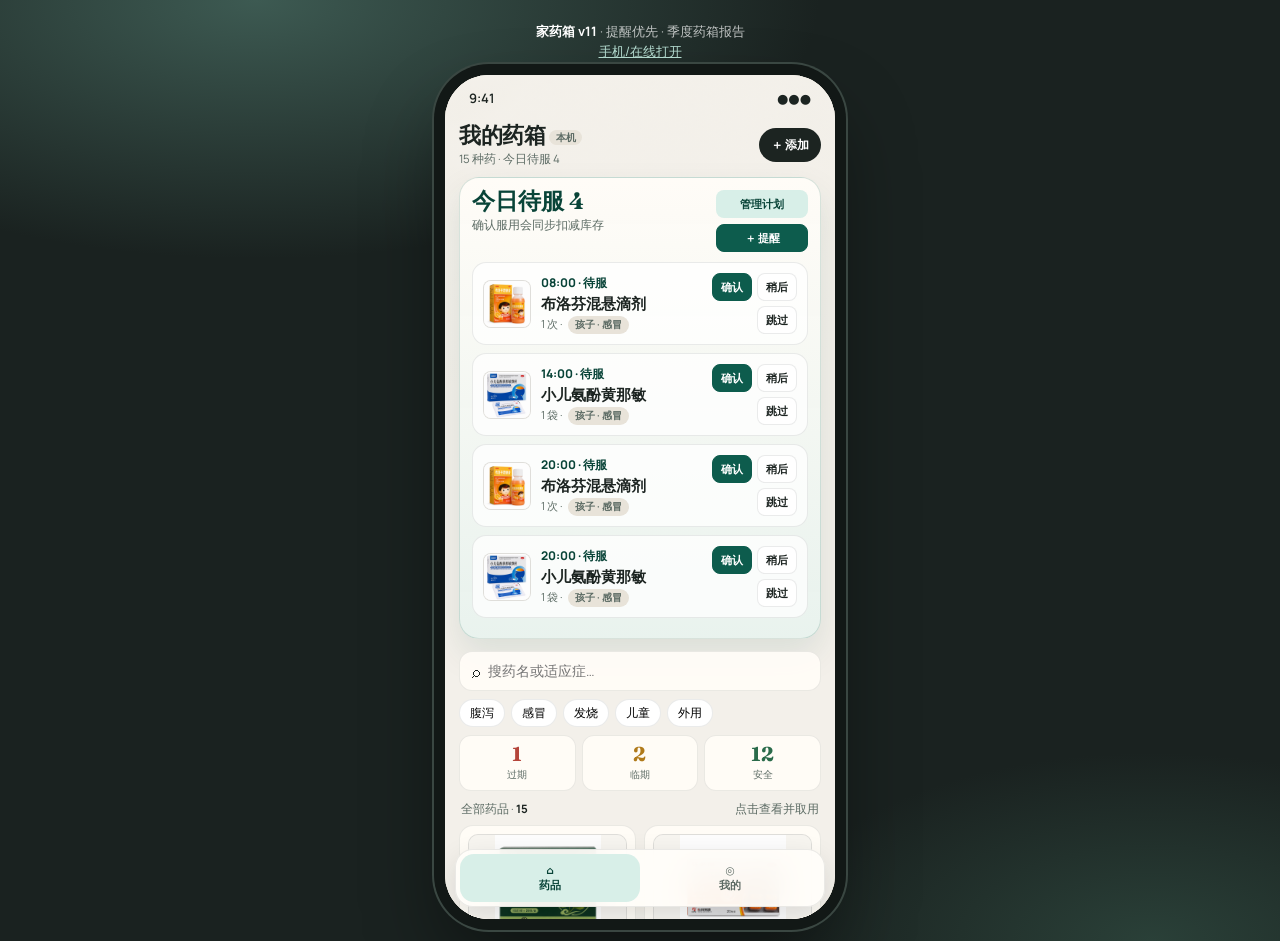
==== commit 75c05aad: "Update mobile preview link in hint" ====
--- a/index.html
+++ b/index.html
@@ -260,7 +260,7 @@
 <body>
   <p class="hint">
     <strong>家药箱 v11</strong> · 提醒优先 · 季度药箱报告<br />
-    <a href="http://localhost:8765/prototype/">强制刷新打开</a>
+    <a href="https://cdn.jsdelivr.net/gh/xiaoqingwang07/smart-medicine-cabinet@gh-pages/index.html">手机/在线打开</a>
   </p>
 
   <div class="phone">
